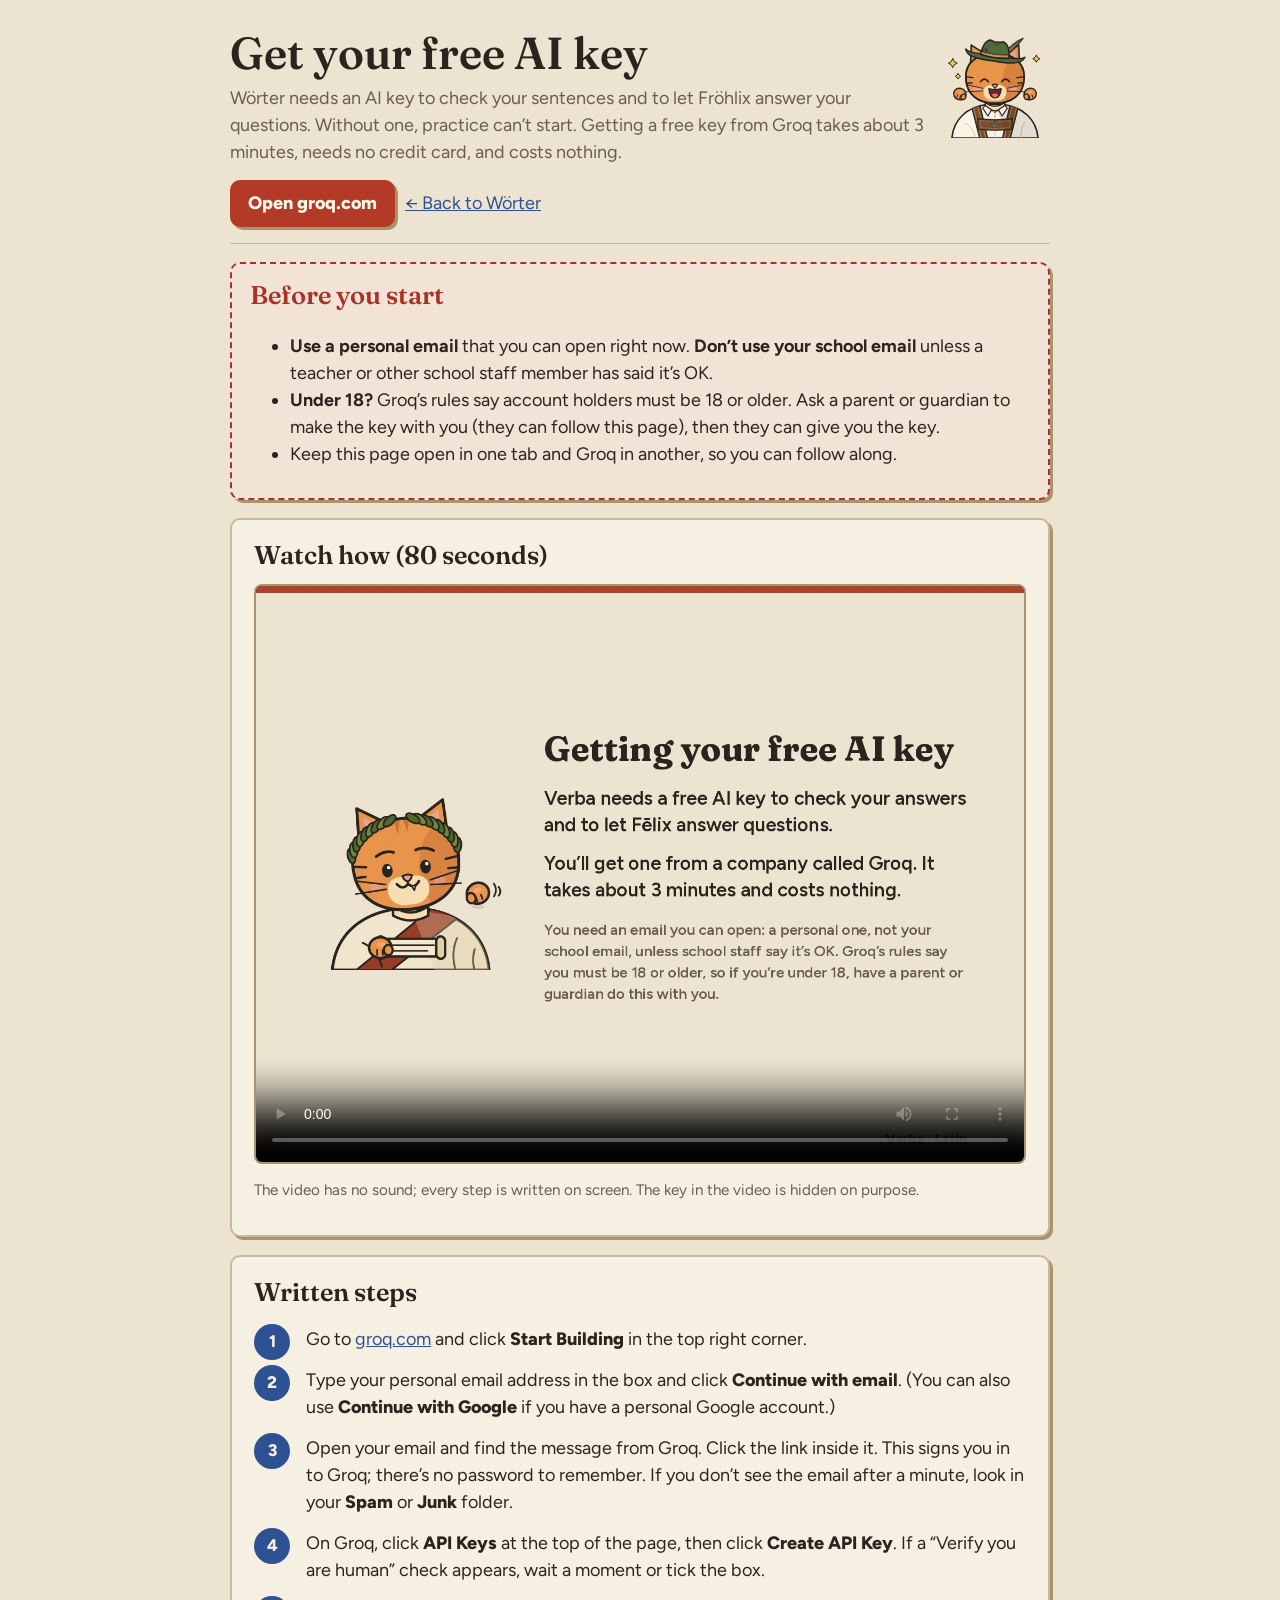
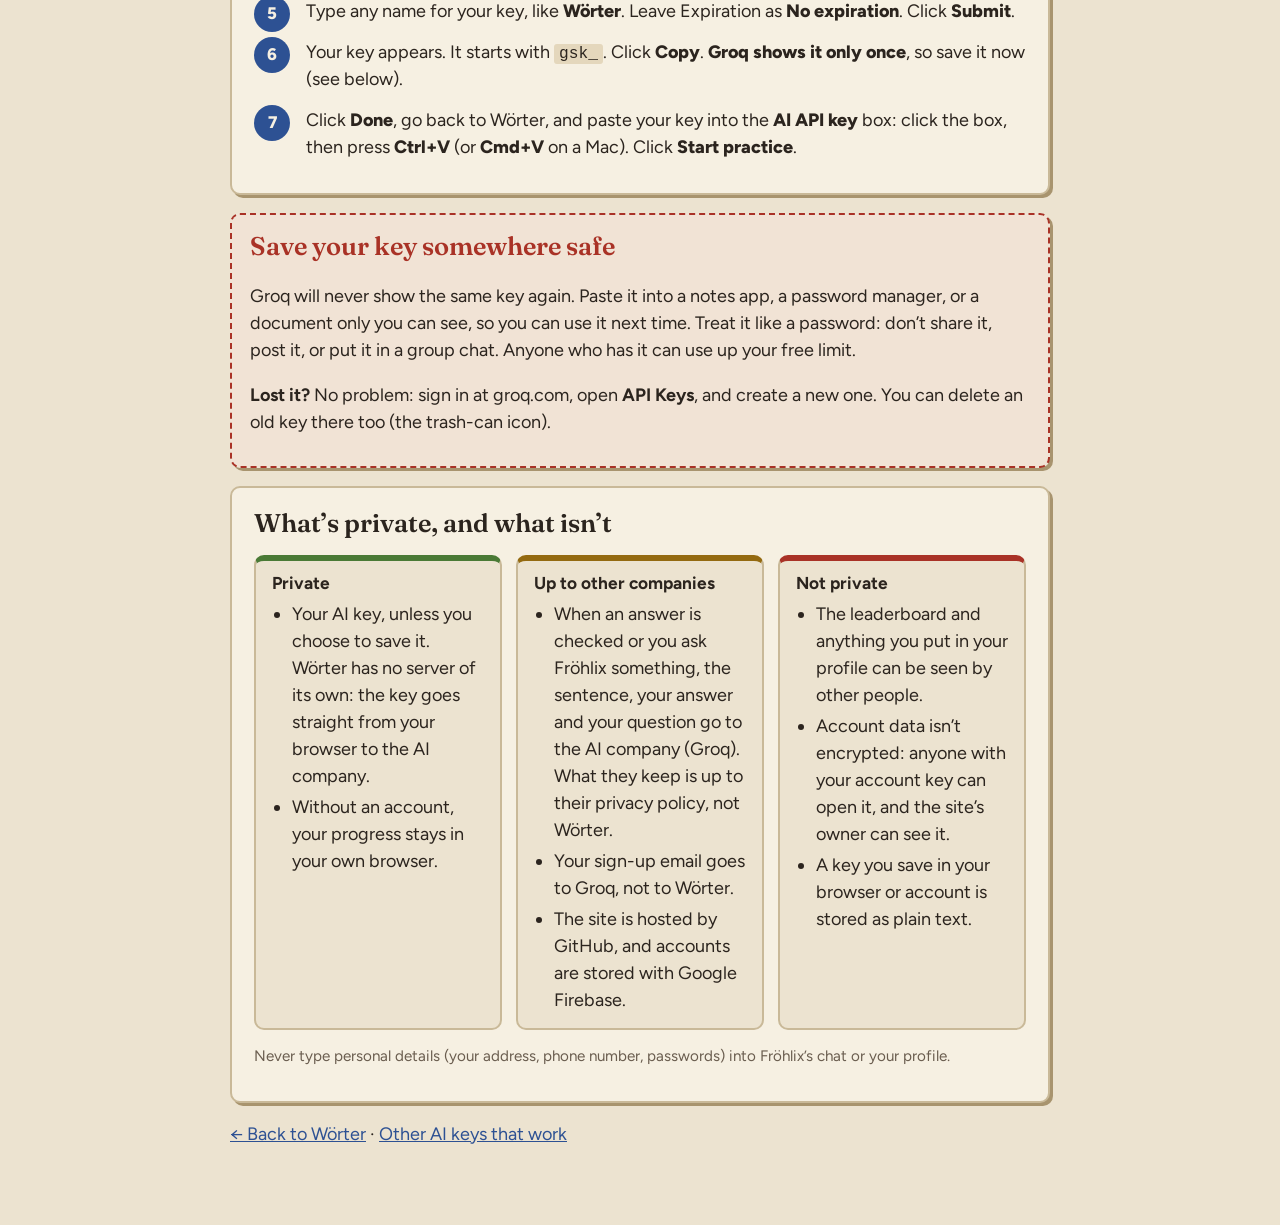
==== getkey.html @ 0ca22e52 "Wörter: German sentence practice with Fröhlix Built from Palabras/Verba: a German sentence engine (c" ====
<!DOCTYPE html>
<html lang="en">
<head>
<meta charset="utf-8">
<meta name="viewport" content="width=device-width, initial-scale=1, viewport-fit=cover">
<title>Get your free AI key · Wörter</title>
<link rel="preconnect" href="https://fonts.googleapis.com">
<link href="https://fonts.googleapis.com/css2?family=Fraunces:opsz,wght@9..144,600;9..144,700&family=Figtree:wght@400;600;700;800&family=Gentium+Book+Plus:wght@400;700&display=swap" rel="stylesheet">
<link rel="icon" href="img/frohlix/happy.svg" type="image/svg+xml">
<script>(function(){var t="light";try{if(localStorage.getItem("verba-theme")==="dark")t="dark";}catch(e){}document.documentElement.setAttribute("data-theme",t);})();</script>
<style>
:root{--latin:"Gentium Book Plus",Georgia,serif;--ui:"Figtree","Segoe UI",system-ui,sans-serif;--display:"Fraunces",Georgia,serif;box-sizing:border-box;
  padding-top:env(safe-area-inset-top,0px);padding-bottom:env(safe-area-inset-bottom,0px);
  --bg:#ECE3D0;--surface:#F6F0E2;--ink:#2B241E;--muted:#6A5D4F;--line:#C9B998;--line2:#A8946E;--accent:#2D5193;--gold:#946A10;--wash:#E4D7BC;color-scheme:light}
:root[data-theme="dark"]{--bg:#1E1B17;--surface:#282420;--ink:#EFE6D4;--muted:#B5A892;--line:#4B4339;--line2:#14120F;--accent:#86B9B8;--gold:#DDB25A;--wash:#2F2A23;color-scheme:dark}
*,*::before,*::after{box-sizing:inherit}
body{margin:0;background:var(--bg);color:var(--ink);font-family:var(--ui);font-size:18px;line-height:1.5}
.wrap{max-width:860px;margin:0 auto;padding:0 20px 60px}
header{padding:28px 0 16px;border-bottom:1px solid var(--line)}
h1{font-family:var(--display);font-weight:600;font-size:clamp(2rem,5vw,2.8rem);margin:0;line-height:1.1}
header p{color:var(--muted);margin:8px 0 0}
a{color:var(--accent)}
.card{background:var(--surface);border:1px solid var(--line);border:2px solid var(--line);border-radius:10px;padding:16px 22px 18px;margin:18px 0;box-shadow:3px 3px 0 var(--line2)}
.card h2{font-family:var(--display);font-weight:600;font-size:1.6rem;margin:0}
.card .pick{display:inline-block;font-size:.85rem;font-weight:700;color:var(--accent);border:1px solid var(--accent);border-radius:3px;padding:0 7px;margin-left:8px;vertical-align:4px;font-family:var(--ui)}
dl{display:grid;grid-template-columns:max-content 1fr;gap:4px 16px;margin:12px 0 0}
dt{font-weight:700;color:var(--muted)}
dd{margin:0}
code{font-family:ui-monospace,Menlo,Consolas,monospace;background:var(--wash);padding:1px 5px;border-radius:3px;font-size:.9em}
.note{color:var(--muted);font-size:.95rem}
@media (max-width:520px){dl{grid-template-columns:1fr}dt{margin-top:6px}}

.steps{counter-reset:s;list-style:none;padding:0;margin:14px 0 0}
.steps li{counter-increment:s;position:relative;padding:0 0 14px 52px;min-height:40px}
.steps li::before{content:counter(s);position:absolute;left:0;top:-2px;width:36px;height:36px;border-radius:50%;background:var(--accent);color:var(--surface);font-weight:800;display:flex;align-items:center;justify-content:center;font-size:1.05rem}
.steps b{font-weight:800}
video{width:100%;border-radius:8px;border:2px solid var(--line2);background:#111;display:block;margin-top:10px}
.warn{border:2px dashed #A93226;border-radius:10px;padding:12px 18px;margin:18px 0;background:color-mix(in srgb,#A93226 7%,var(--surface))}
.warn h2{color:#A93226}
.tri{display:grid;grid-template-columns:repeat(auto-fit,minmax(230px,1fr));gap:14px;margin-top:12px}
.tri section{border:2px solid var(--line);border-radius:10px;padding:10px 16px;background:var(--bg)}
.tri h3{margin:0 0 4px;font-size:1.08rem}
.tri ul{margin:4px 0 0;padding-left:20px}.tri li{margin:4px 0}
.ok{border-top:6px solid #4A7A35!important}.maybe{border-top:6px solid #946A10!important}.no{border-top:6px solid #A93226!important}
.btn{display:inline-block;background:#B23A26;color:#FFF6E8;font-weight:800;text-decoration:none;border-radius:10px;padding:10px 18px;box-shadow:3px 3px 0 var(--line2);margin:6px 10px 0 0}
</style>
</head>
<body>
<div class="wrap">
<header>
  <img src="img/frohlix/delighted.svg" alt="Fröhlix the cat" style="width:110px;float:right;margin:0 0 8px 12px">
  <h1>Get your free AI key</h1>
  <p>Wörter needs an AI key to check your sentences and to let Fröhlix answer your questions. Without one, practice can’t start. Getting a free key from Groq takes about 3 minutes, needs no credit card, and costs nothing.</p>
  <p><a class="btn" href="https://groq.com" target="_blank" rel="noopener">Open groq.com</a><a href="index.html">← Back to Wörter</a></p>
</header>

<section class="card warn">
  <h2>Before you start</h2>
  <ul>
    <li><b>Use a personal email</b> that you can open right now. <b>Don’t use your school email</b> unless a teacher or other school staff member has said it’s OK.</li>
    <li><b>Under 18?</b> Groq’s rules say account holders must be 18 or older. Ask a parent or guardian to make the key with you (they can follow this page), then they can give you the key.</li>
    <li>Keep this page open in one tab and Groq in another, so you can follow along.</li>
  </ul>
</section>

<section class="card">
  <h2>Watch how (80 seconds)</h2>
  <video controls preload="metadata" playsinline poster="media/groq-key-poster.jpg">
    <source src="media/groq-key-tutorial.mp4" type="video/mp4">
    <track kind="captions" src="media/groq-key-tutorial.vtt" srclang="en" label="English">
    Your browser can’t play this video. Use the written steps below.
  </video>
  <p class="note">The video has no sound; every step is written on screen. The key in the video is hidden on purpose.</p>
</section>

<section class="card">
  <h2>Written steps</h2>
  <ol class="steps">
    <li>Go to <a href="https://groq.com" target="_blank" rel="noopener">groq.com</a> and click <b>Start Building</b> in the top right corner.</li>
    <li>Type your personal email address in the box and click <b>Continue with email</b>. (You can also use <b>Continue with Google</b> if you have a personal Google account.)</li>
    <li>Open your email and find the message from Groq. Click the link inside it. This signs you in to Groq; there’s no password to remember. If you don’t see the email after a minute, look in your <b>Spam</b> or <b>Junk</b> folder.</li>
    <li>On Groq, click <b>API Keys</b> at the top of the page, then click <b>Create API Key</b>. If a “Verify you are human” check appears, wait a moment or tick the box.</li>
    <li>Type any name for your key, like <b>Wörter</b>. Leave Expiration as <b>No expiration</b>. Click <b>Submit</b>.</li>
    <li>Your key appears. It starts with <code>gsk_</code>. Click <b>Copy</b>. <b>Groq shows it only once</b>, so save it now (see below).</li>
    <li>Click <b>Done</b>, go back to Wörter, and paste your key into the <b>AI API key</b> box: click the box, then press <b>Ctrl+V</b> (or <b>Cmd+V</b> on a Mac). Click <b>Start practice</b>.</li>
  </ol>
</section>

<section class="card warn">
  <h2>Save your key somewhere safe</h2>
  <p>Groq will never show the same key again. Paste it into a notes app, a password manager, or a document only you can see, so you can use it next time. Treat it like a password: don’t share it, post it, or put it in a group chat. Anyone who has it can use up your free limit.</p>
  <p><b>Lost it?</b> No problem: sign in at groq.com, open <b>API Keys</b>, and create a new one. You can delete an old key there too (the trash-can icon).</p>
</section>

<section class="card">
  <h2>What’s private, and what isn’t</h2>
  <div class="tri">
    <section class="ok"><h3>Private</h3><ul>
      <li>Your AI key, unless you choose to save it. Wörter has no server of its own: the key goes straight from your browser to the AI company.</li>
      <li>Without an account, your progress stays in your own browser.</li>
    </ul></section>
    <section class="maybe"><h3>Up to other companies</h3><ul>
      <li>When an answer is checked or you ask Fröhlix something, the sentence, your answer and your question go to the AI company (Groq). What they keep is up to their privacy policy, not Wörter.</li>
      <li>Your sign-up email goes to Groq, not to Wörter.</li>
      <li>The site is hosted by GitHub, and accounts are stored with Google Firebase.</li>
    </ul></section>
    <section class="no"><h3>Not private</h3><ul>
      <li>The leaderboard and anything you put in your profile can be seen by other people.</li>
      <li>Account data isn’t encrypted: anyone with your account key can open it, and the site’s owner can see it.</li>
      <li>A key you save in your browser or account is stored as plain text.</li>
    </ul></section>
  </div>
  <p class="note">Never type personal details (your address, phone number, passwords) into Fröhlix’s chat or your profile.</p>
</section>

<p><a href="index.html">← Back to Wörter</a> · <a href="keys.html">Other AI keys that work</a></p>
</div>
</body>
</html>
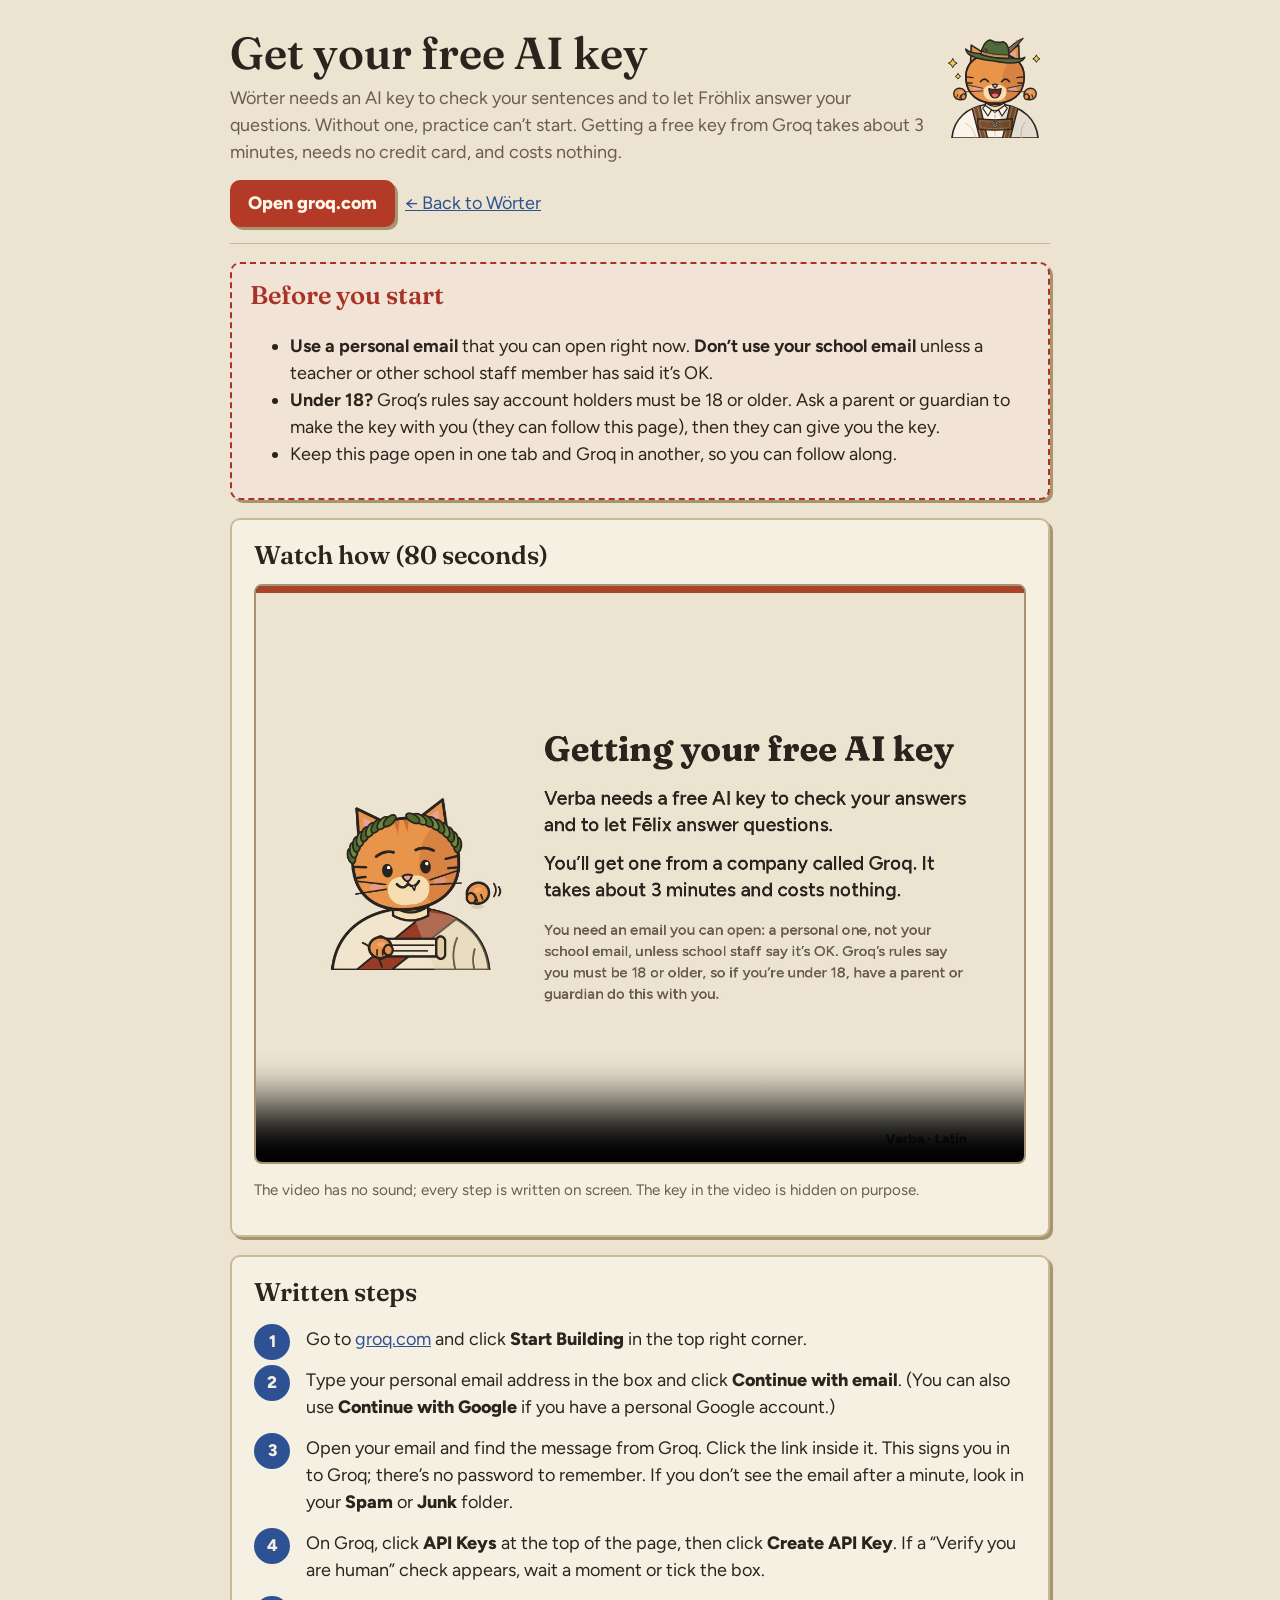
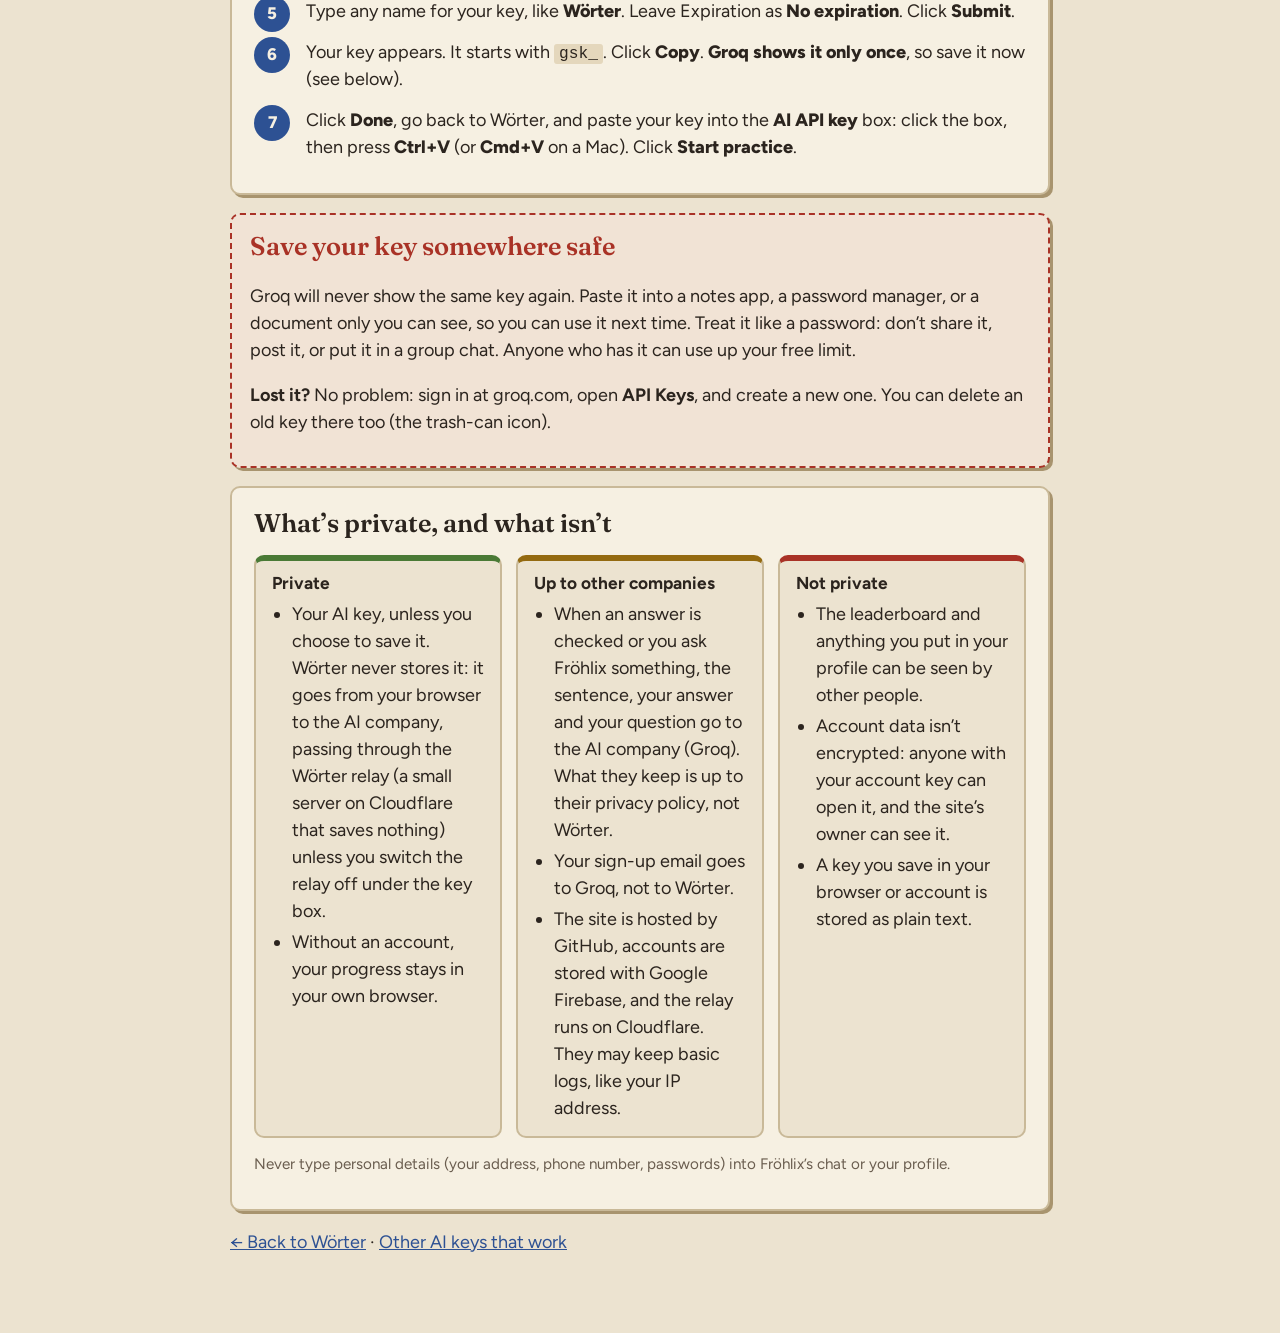
==== commit d46074b2: "AI relay: send AI requests through the Cloudflare Worker (on by default, switch under the key box, o" ====
--- a/getkey.html
+++ b/getkey.html
@@ -1,17 +1,17 @@
 <!DOCTYPE html>
-<html lang="en">
+<html lang="en" data-title="Get your free AI key · {name}">
 <head>
 <meta charset="utf-8">
 <meta name="viewport" content="width=device-width, initial-scale=1, viewport-fit=cover">
-<title>Get your free AI key · Wörter</title>
+<script src="site/config.js"></script>
+<script src="js/head.js"></script>
 <link rel="preconnect" href="https://fonts.googleapis.com">
 <link href="https://fonts.googleapis.com/css2?family=Fraunces:opsz,wght@9..144,600;9..144,700&family=Figtree:wght@400;600;700;800&family=Gentium+Book+Plus:wght@400;700&display=swap" rel="stylesheet">
-<link rel="icon" href="img/frohlix/happy.svg" type="image/svg+xml">
 <script>(function(){var t="light";try{if(localStorage.getItem("verba-theme")==="dark")t="dark";}catch(e){}document.documentElement.setAttribute("data-theme",t);})();</script>
 <style>
 :root{--latin:"Gentium Book Plus",Georgia,serif;--ui:"Figtree","Segoe UI",system-ui,sans-serif;--display:"Fraunces",Georgia,serif;box-sizing:border-box;
   padding-top:env(safe-area-inset-top,0px);padding-bottom:env(safe-area-inset-bottom,0px);
-  --bg:#ECE3D0;--surface:#F6F0E2;--ink:#2B241E;--muted:#6A5D4F;--line:#C9B998;--line2:#A8946E;--accent:#2D5193;--gold:#946A10;--wash:#E4D7BC;color-scheme:light}
+  --bg:#ECE3D0;--surface:#F6F0E2;--ink:#2B241E;--muted:#6A5D4F;--line:#C9B998;--line2:#A8946E;--gold:#946A10;--wash:#E4D7BC;color-scheme:light}
 :root[data-theme="dark"]{--bg:#1E1B17;--surface:#282420;--ink:#EFE6D4;--muted:#B5A892;--line:#4B4339;--line2:#14120F;--accent:#86B9B8;--gold:#DDB25A;--wash:#2F2A23;color-scheme:dark}
 *,*::before,*::after{box-sizing:inherit}
 body{margin:0;background:var(--bg);color:var(--ink);font-family:var(--ui);font-size:18px;line-height:1.5}
@@ -42,16 +42,16 @@
 .tri h3{margin:0 0 4px;font-size:1.08rem}
 .tri ul{margin:4px 0 0;padding-left:20px}.tri li{margin:4px 0}
 .ok{border-top:6px solid #4A7A35!important}.maybe{border-top:6px solid #946A10!important}.no{border-top:6px solid #A93226!important}
-.btn{display:inline-block;background:#B23A26;color:#FFF6E8;font-weight:800;text-decoration:none;border-radius:10px;padding:10px 18px;box-shadow:3px 3px 0 var(--line2);margin:6px 10px 0 0}
+.btn{display:inline-block;background:var(--button);color:#FFF6E8;font-weight:800;text-decoration:none;border-radius:10px;padding:10px 18px;box-shadow:3px 3px 0 var(--line2);margin:6px 10px 0 0}
 </style>
 </head>
 <body>
 <div class="wrap">
 <header>
-  <img src="img/frohlix/delighted.svg" alt="Fröhlix the cat" style="width:110px;float:right;margin:0 0 8px 12px">
+  <img data-s-attr="src=pageFace:delighted;alt=catThe" style="width:110px;float:right;margin:0 0 8px 12px">
   <h1>Get your free AI key</h1>
-  <p>Wörter needs an AI key to check your sentences and to let Fröhlix answer your questions. Without one, practice can’t start. Getting a free key from Groq takes about 3 minutes, needs no credit card, and costs nothing.</p>
-  <p><a class="btn" href="https://groq.com" target="_blank" rel="noopener">Open groq.com</a><a href="index.html">← Back to Wörter</a></p>
+  <p><template data-s="name"></template> needs an AI key to check your sentences and to let <template data-s="cat"></template> answer your questions. Without one, practice can’t start. Getting a free key from Groq takes about 3 minutes, needs no credit card, and costs nothing.</p>
+  <p><a class="btn" href="https://groq.com" target="_blank" rel="noopener">Open groq.com</a><a href="index.html">← Back to <template data-s="name"></template></a></p>
 </header>
 
 <section class="card warn">
@@ -80,9 +80,9 @@
     <li>Type your personal email address in the box and click <b>Continue with email</b>. (You can also use <b>Continue with Google</b> if you have a personal Google account.)</li>
     <li>Open your email and find the message from Groq. Click the link inside it. This signs you in to Groq; there’s no password to remember. If you don’t see the email after a minute, look in your <b>Spam</b> or <b>Junk</b> folder.</li>
     <li>On Groq, click <b>API Keys</b> at the top of the page, then click <b>Create API Key</b>. If a “Verify you are human” check appears, wait a moment or tick the box.</li>
-    <li>Type any name for your key, like <b>Wörter</b>. Leave Expiration as <b>No expiration</b>. Click <b>Submit</b>.</li>
+    <li>Type any name for your key, like <b><template data-s="name"></template></b>. Leave Expiration as <b>No expiration</b>. Click <b>Submit</b>.</li>
     <li>Your key appears. It starts with <code>gsk_</code>. Click <b>Copy</b>. <b>Groq shows it only once</b>, so save it now (see below).</li>
-    <li>Click <b>Done</b>, go back to Wörter, and paste your key into the <b>AI API key</b> box: click the box, then press <b>Ctrl+V</b> (or <b>Cmd+V</b> on a Mac). Click <b>Start practice</b>.</li>
+    <li>Click <b>Done</b>, go back to <template data-s="name"></template>, and paste your key into the <b>AI API key</b> box: click the box, then press <b>Ctrl+V</b> (or <b>Cmd+V</b> on a Mac). Click <b>Start practice</b>.</li>
   </ol>
 </section>
 
@@ -96,13 +96,13 @@
   <h2>What’s private, and what isn’t</h2>
   <div class="tri">
     <section class="ok"><h3>Private</h3><ul>
-      <li>Your AI key, unless you choose to save it. Wörter has no server of its own: the key goes straight from your browser to the AI company.</li>
+      <li>Your AI key, unless you choose to save it. <template data-s="name"></template> never stores it: it goes from your browser to the AI company, passing through the <template data-s="name"></template> relay (a small server on Cloudflare that saves nothing) unless you switch the relay off under the key box.</li>
       <li>Without an account, your progress stays in your own browser.</li>
     </ul></section>
     <section class="maybe"><h3>Up to other companies</h3><ul>
-      <li>When an answer is checked or you ask Fröhlix something, the sentence, your answer and your question go to the AI company (Groq). What they keep is up to their privacy policy, not Wörter.</li>
-      <li>Your sign-up email goes to Groq, not to Wörter.</li>
-      <li>The site is hosted by GitHub, and accounts are stored with Google Firebase.</li>
+      <li>When an answer is checked or you ask <template data-s="cat"></template> something, the sentence, your answer and your question go to the AI company (Groq). What they keep is up to their privacy policy, not <template data-s="name"></template>.</li>
+      <li>Your sign-up email goes to Groq, not to <template data-s="name"></template>.</li>
+      <li>The site is hosted by GitHub, accounts are stored with Google Firebase, and the relay runs on Cloudflare. They may keep basic logs, like your IP address.</li>
     </ul></section>
     <section class="no"><h3>Not private</h3><ul>
       <li>The leaderboard and anything you put in your profile can be seen by other people.</li>
@@ -110,10 +110,11 @@
       <li>A key you save in your browser or account is stored as plain text.</li>
     </ul></section>
   </div>
-  <p class="note">Never type personal details (your address, phone number, passwords) into Fröhlix’s chat or your profile.</p>
+  <p class="note">Never type personal details (your address, phone number, passwords) into <template data-s="cat"></template>’s chat or your profile.</p>
 </section>
 
-<p><a href="index.html">← Back to Wörter</a> · <a href="keys.html">Other AI keys that work</a></p>
+<p><a href="index.html">← Back to <template data-s="name"></template></a> · <a href="keys.html">Other AI keys that work</a></p>
 </div>
+<script src="js/site-fill.js"></script>
 </body>
 </html>
